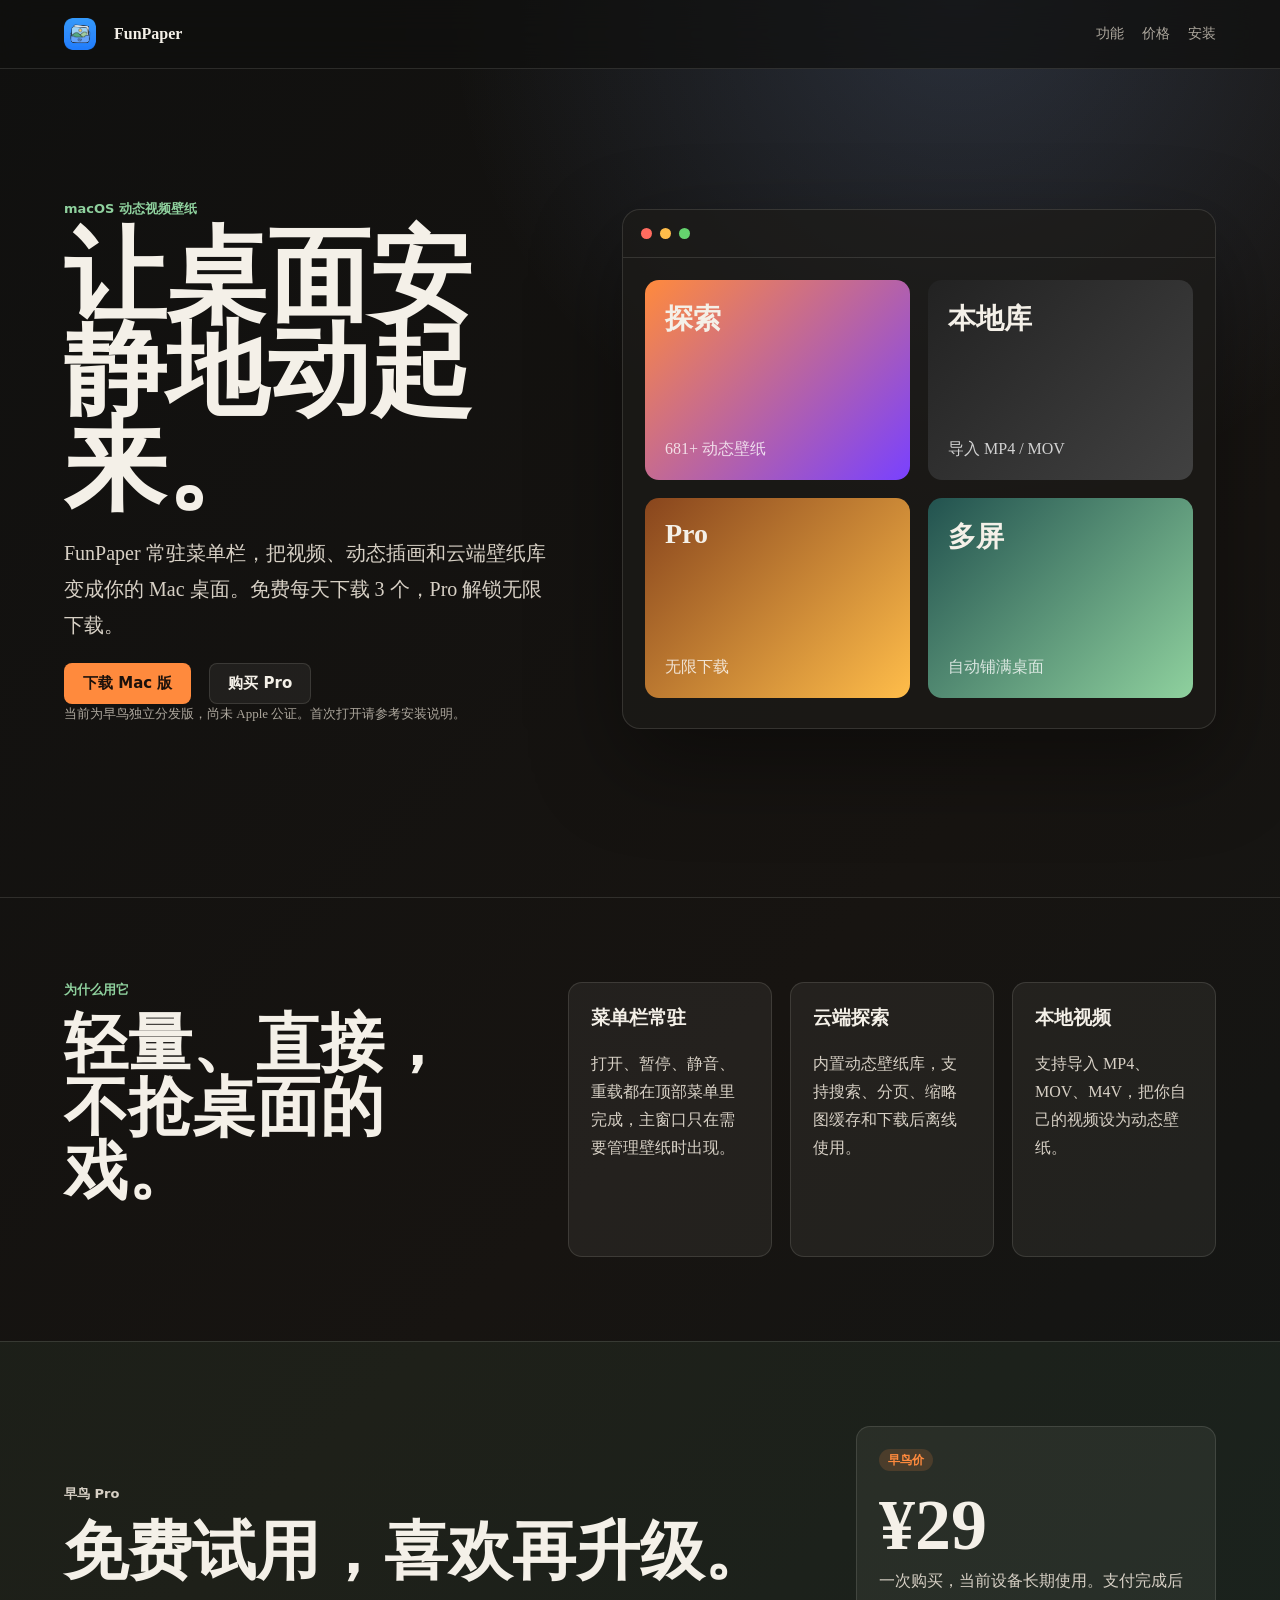
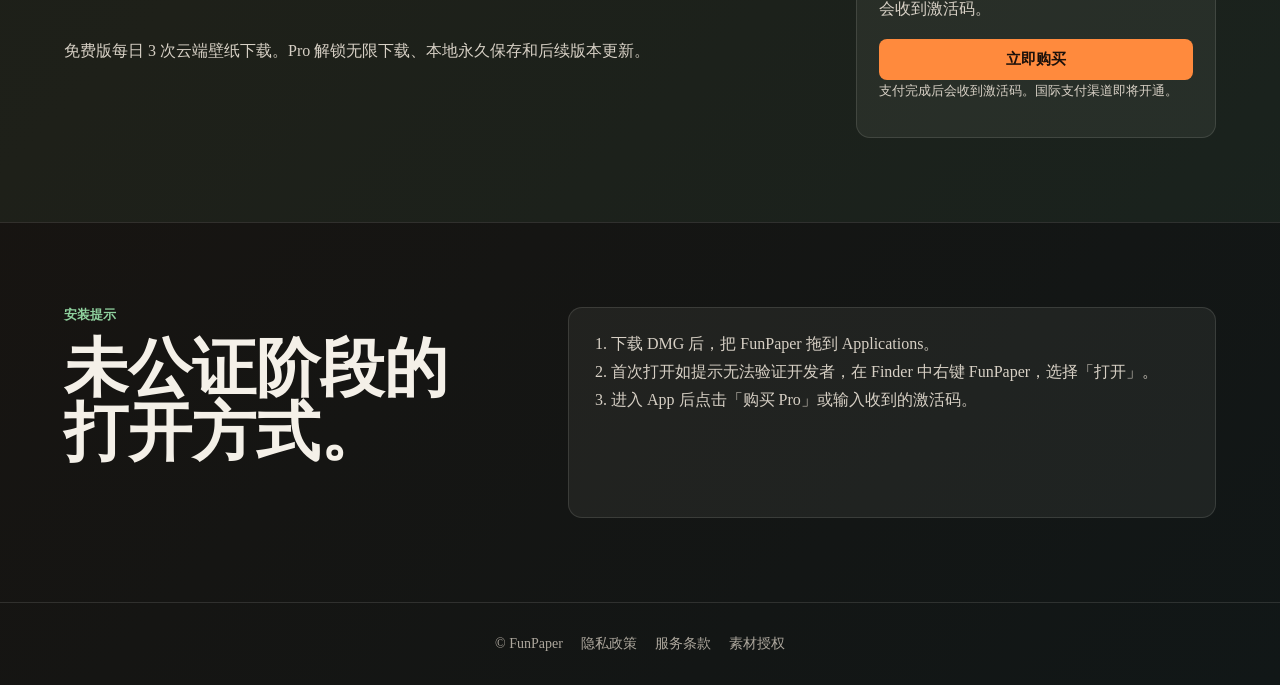
==== index.html @ 004bf5b1 "FunPaper official site Co-authored-by: Cursor <cursoragent@cursor.com>" ====
<!doctype html>
<html lang="zh-CN">
<head>
  <meta charset="utf-8">
  <meta name="viewport" content="width=device-width, initial-scale=1">
  <title>FunPaper - macOS 动态视频壁纸</title>
  <meta name="description" content="FunPaper 是一款 macOS 菜单栏动态视频壁纸应用，支持云端壁纸库、本地视频、多屏播放和 Pro 无限下载。">
  <link rel="stylesheet" href="./styles.css">
</head>
<body>
  <header class="site-header">
    <a class="brand" href="#top" aria-label="FunPaper">
      <img src="./assets/logo.png" alt="" class="brand-icon">
      <span>FunPaper</span>
    </a>
    <nav>
      <a href="#features">功能</a>
      <a href="#buy">价格</a>
      <a href="#install">安装</a>
    </nav>
  </header>

  <main id="top">
    <section class="hero">
      <div class="hero-copy">
        <p class="eyebrow">macOS 动态视频壁纸</p>
        <h1>让桌面安静地动起来。</h1>
        <p class="lead">FunPaper 常驻菜单栏，把视频、动态插画和云端壁纸库变成你的 Mac 桌面。免费每天下载 3 个，Pro 解锁无限下载。</p>
        <div class="hero-actions">
          <a class="button primary" href="./download/FunPaper.dmg">下载 Mac 版</a>
          <a class="button ghost" href="#buy">购买 Pro</a>
        </div>
        <p class="note">当前为早鸟独立分发版，尚未 Apple 公证。首次打开请参考安装说明。</p>
      </div>
      <div class="app-preview" aria-label="FunPaper 应用预览">
        <div class="window-bar"><span></span><span></span><span></span></div>
        <div class="preview-grid">
          <div class="preview-card vivid"><strong>探索</strong><span>681+ 动态壁纸</span></div>
          <div class="preview-card dark"><strong>本地库</strong><span>导入 MP4 / MOV</span></div>
          <div class="preview-card warm"><strong>Pro</strong><span>无限下载</span></div>
          <div class="preview-card calm"><strong>多屏</strong><span>自动铺满桌面</span></div>
        </div>
      </div>
    </section>

    <section id="features" class="section">
      <div>
        <p class="eyebrow">为什么用它</p>
        <h2>轻量、直接，不抢桌面的戏。</h2>
      </div>
      <div class="feature-list">
        <article>
          <h3>菜单栏常驻</h3>
          <p>打开、暂停、静音、重载都在顶部菜单里完成，主窗口只在需要管理壁纸时出现。</p>
        </article>
        <article>
          <h3>云端探索</h3>
          <p>内置动态壁纸库，支持搜索、分页、缩略图缓存和下载后离线使用。</p>
        </article>
        <article>
          <h3>本地视频</h3>
          <p>支持导入 MP4、MOV、M4V，把你自己的视频设为动态壁纸。</p>
        </article>
      </div>
    </section>

    <section id="buy" class="pricing">
      <div class="price-copy">
        <p class="eyebrow">早鸟 Pro</p>
        <h2>免费试用，喜欢再升级。</h2>
        <p>免费版每日 3 次云端壁纸下载。Pro 解锁无限下载、本地永久保存和后续版本更新。</p>
      </div>
      <div class="price-card">
        <span class="badge">早鸟价</span>
        <strong class="price">¥29</strong>
        <p>一次购买，当前设备长期使用。支付完成后会收到激活码。</p>
        <a class="button primary wide" href="https://ifdian.net/a/funpapper">立即购买</a>
        <p class="fine-print">支付完成后会收到激活码。国际支付渠道即将开通。</p>
      </div>
    </section>

    <section id="install" class="section install">
      <div>
        <p class="eyebrow">安装提示</p>
        <h2>未公证阶段的打开方式。</h2>
      </div>
      <ol>
        <li>下载 DMG 后，把 FunPaper 拖到 Applications。</li>
        <li>首次打开如提示无法验证开发者，在 Finder 中右键 FunPaper，选择「打开」。</li>
        <li>进入 App 后点击「购买 Pro」或输入收到的激活码。</li>
      </ol>
    </section>
  </main>

  <footer>
    <span>© FunPaper</span>
    <a href="./privacy.html">隐私政策</a>
    <a href="./terms.html">服务条款</a>
    <a href="./licenses.html">素材授权</a>
  </footer>
</body>
</html>
---- styles.css ----
:root {
  color-scheme: dark;
  --ink: #f4f0e8;
  --muted: #ada79d;
  --bg: #10100f;
  --panel: #1d1b18;
  --line: rgba(244, 240, 232, 0.12);
  --orange: #ff8a3d;
  --green: #8fd19e;
  --blue: #8fb7ff;
}

* { box-sizing: border-box; }
html { scroll-behavior: smooth; }

body {
  margin: 0;
  background:
    radial-gradient(circle at 75% 0%, rgba(143, 183, 255, 0.18), transparent 32rem),
    linear-gradient(135deg, #10100f 0%, #171411 50%, #111717 100%);
  color: var(--ink);
  font-family: ui-serif, "Songti SC", "Noto Serif SC", Georgia, serif;
}

a { color: inherit; text-decoration: none; }

.site-header {
  position: sticky;
  top: 0;
  z-index: 10;
  display: flex;
  align-items: center;
  justify-content: space-between;
  padding: 18px clamp(22px, 5vw, 72px);
  background: rgba(16, 16, 15, 0.72);
  backdrop-filter: blur(18px);
  border-bottom: 1px solid var(--line);
}

.brand, nav, .hero-actions, footer {
  display: flex;
  align-items: center;
  gap: 18px;
}

.brand { font-weight: 800; letter-spacing: 0; }
.brand-icon { width: 32px; height: 32px; border-radius: 8px; }
nav a, footer a, footer span { color: var(--muted); font-size: 14px; }

.hero {
  min-height: calc(100vh - 72px);
  display: grid;
  grid-template-columns: minmax(0, 0.9fr) minmax(360px, 1.1fr);
  gap: clamp(28px, 6vw, 72px);
  align-items: center;
  padding: 58px clamp(22px, 5vw, 72px) 86px;
}

.eyebrow {
  margin: 0 0 14px;
  color: var(--green);
  font: 700 13px/1.2 ui-sans-serif, system-ui, sans-serif;
  letter-spacing: 0;
}

h1, h2, h3, p { margin-top: 0; }

h1 {
  margin-bottom: 22px;
  max-width: 760px;
  font-size: clamp(54px, 8vw, 116px);
  line-height: 0.92;
  letter-spacing: 0;
}

h2 {
  font-size: clamp(34px, 5vw, 64px);
  line-height: 1;
  letter-spacing: 0;
}

.lead {
  max-width: 640px;
  color: #d7d0c5;
  font-size: 20px;
  line-height: 1.8;
}

.button {
  border: 1px solid var(--line);
  border-radius: 8px;
  padding: 12px 18px;
  font: 800 15px/1 ui-sans-serif, system-ui, sans-serif;
}

.button.primary {
  border-color: transparent;
  background: var(--orange);
  color: #1c110b;
}

.button.ghost { background: rgba(244, 240, 232, 0.06); }
.button.wide { display: block; text-align: center; width: 100%; }
.note, .fine-print { color: var(--muted); font-size: 13px; line-height: 1.6; }

.app-preview {
  min-height: 520px;
  border: 1px solid var(--line);
  border-radius: 18px;
  background: rgba(29, 27, 24, 0.72);
  box-shadow: 0 34px 90px rgba(0, 0, 0, 0.38);
  overflow: hidden;
}

.window-bar {
  height: 48px;
  display: flex;
  align-items: center;
  gap: 8px;
  padding-left: 18px;
  border-bottom: 1px solid var(--line);
}

.window-bar span {
  width: 11px;
  height: 11px;
  border-radius: 99px;
  background: var(--muted);
}

.window-bar span:nth-child(1) { background: #ff6b5f; }
.window-bar span:nth-child(2) { background: #ffbd4a; }
.window-bar span:nth-child(3) { background: #65d36e; }

.preview-grid {
  display: grid;
  grid-template-columns: 1fr 1fr;
  gap: 18px;
  padding: 22px;
}

.preview-card {
  min-height: 200px;
  padding: 20px;
  border-radius: 14px;
  display: flex;
  flex-direction: column;
  justify-content: space-between;
  background: #222;
}

.preview-card strong { font-size: 28px; }
.preview-card span { color: rgba(255, 255, 255, 0.78); }
.preview-card.vivid { background: linear-gradient(135deg, #ff8a3d, #7941ff); }
.preview-card.dark { background: linear-gradient(135deg, #222, #414141); }
.preview-card.warm { background: linear-gradient(135deg, #88451d, #ffbd4a); }
.preview-card.calm { background: linear-gradient(135deg, #22524f, #8fd19e); }

.section, .pricing {
  padding: 84px clamp(22px, 5vw, 72px);
  border-top: 1px solid var(--line);
}

.section {
  display: grid;
  grid-template-columns: 0.8fr 1.2fr;
  gap: clamp(28px, 6vw, 72px);
}

.feature-list {
  display: grid;
  grid-template-columns: repeat(3, 1fr);
  gap: 18px;
}

article, .price-card, .install ol {
  background: rgba(244, 240, 232, 0.06);
  border: 1px solid var(--line);
  border-radius: 14px;
  padding: 22px;
}

article p, .price-copy p, .price-card p, li {
  color: #d7d0c5;
  line-height: 1.75;
}

.pricing {
  display: grid;
  grid-template-columns: 1fr 360px;
  gap: clamp(28px, 6vw, 72px);
  align-items: center;
  background: rgba(143, 209, 158, 0.06);
}

.badge {
  display: inline-block;
  padding: 5px 9px;
  border-radius: 999px;
  background: rgba(255, 138, 61, 0.16);
  color: var(--orange);
  font: 800 12px/1 ui-sans-serif, system-ui, sans-serif;
}

.price {
  display: block;
  margin: 18px 0 6px;
  font-size: 72px;
  line-height: 1;
}

.install ol {
  margin: 0;
  padding-left: 42px;
}

footer {
  justify-content: center;
  padding: 32px;
  border-top: 1px solid var(--line);
}

@media (max-width: 860px) {
  nav { display: none; }
  .hero, .section, .pricing {
    grid-template-columns: 1fr;
  }
  .app-preview { min-height: auto; }
  .preview-grid, .feature-list {
    grid-template-columns: 1fr;
  }
  h1 { font-size: 58px; }
}
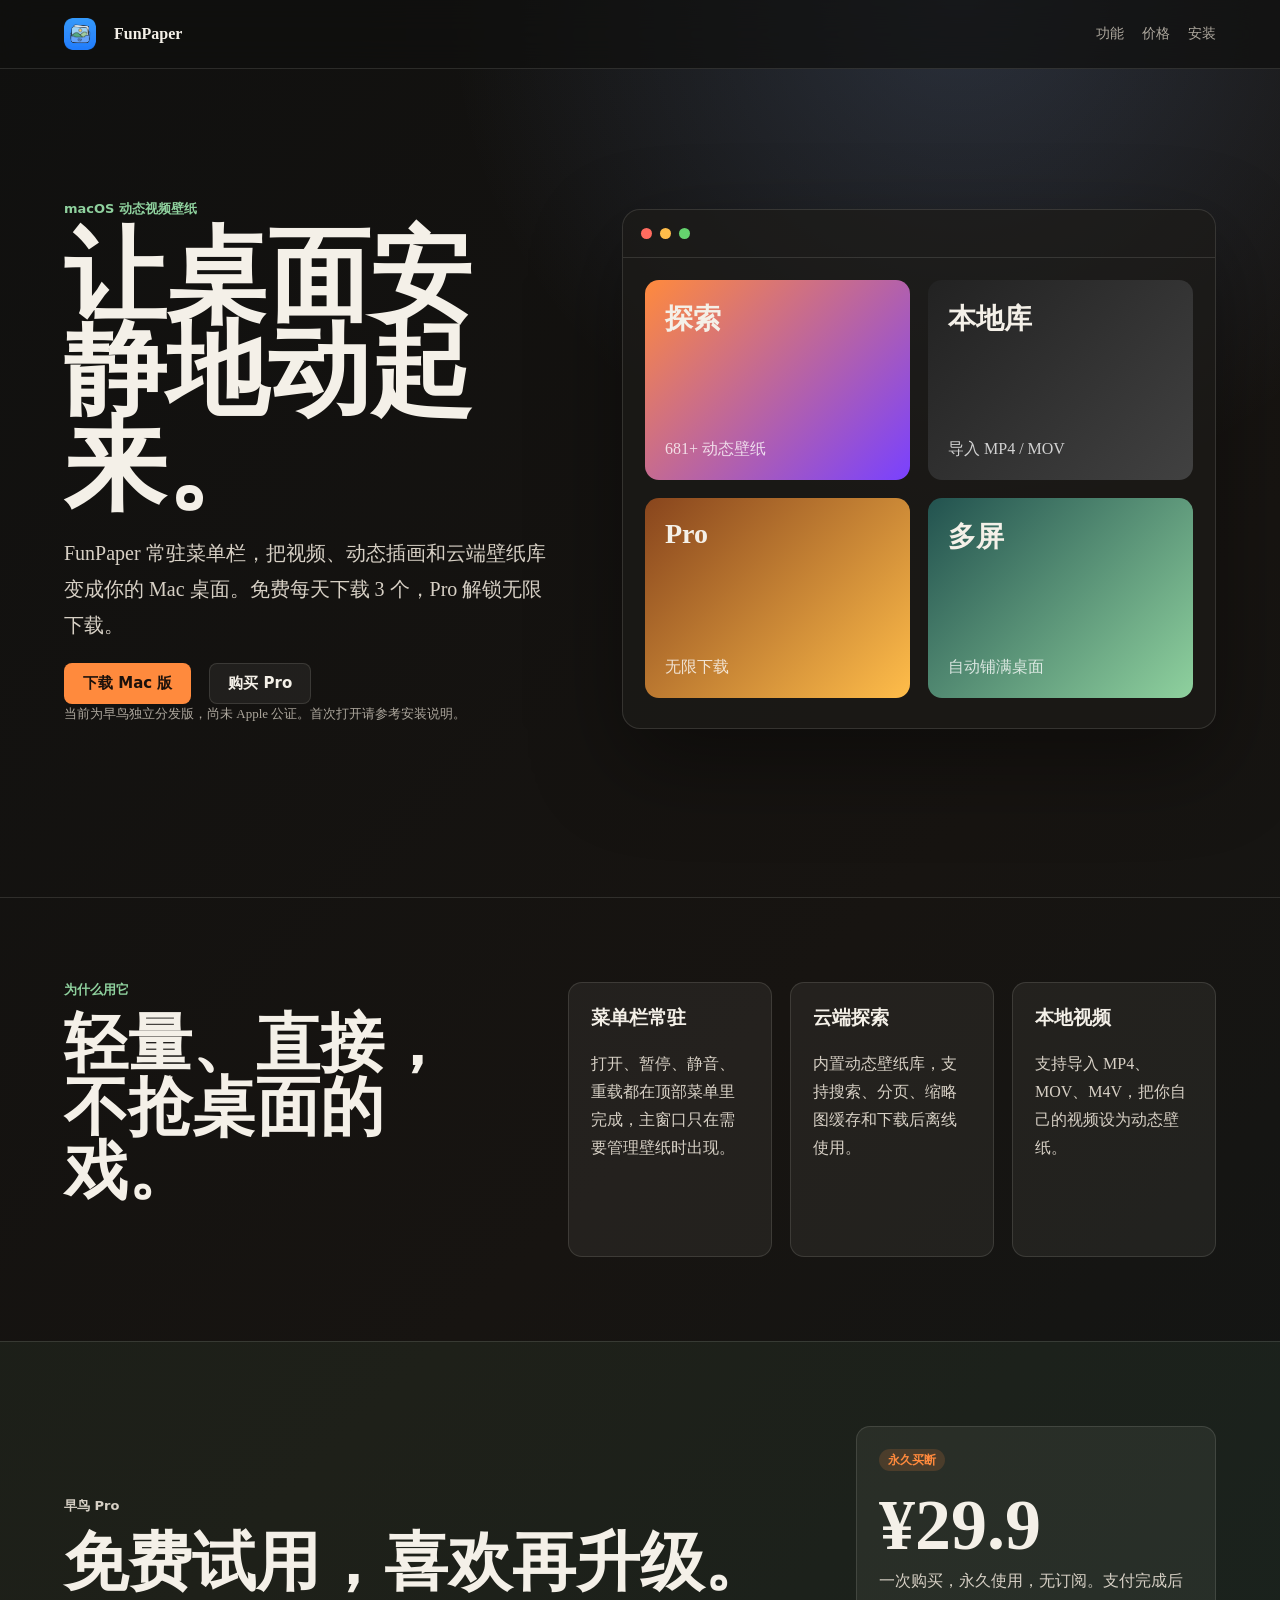
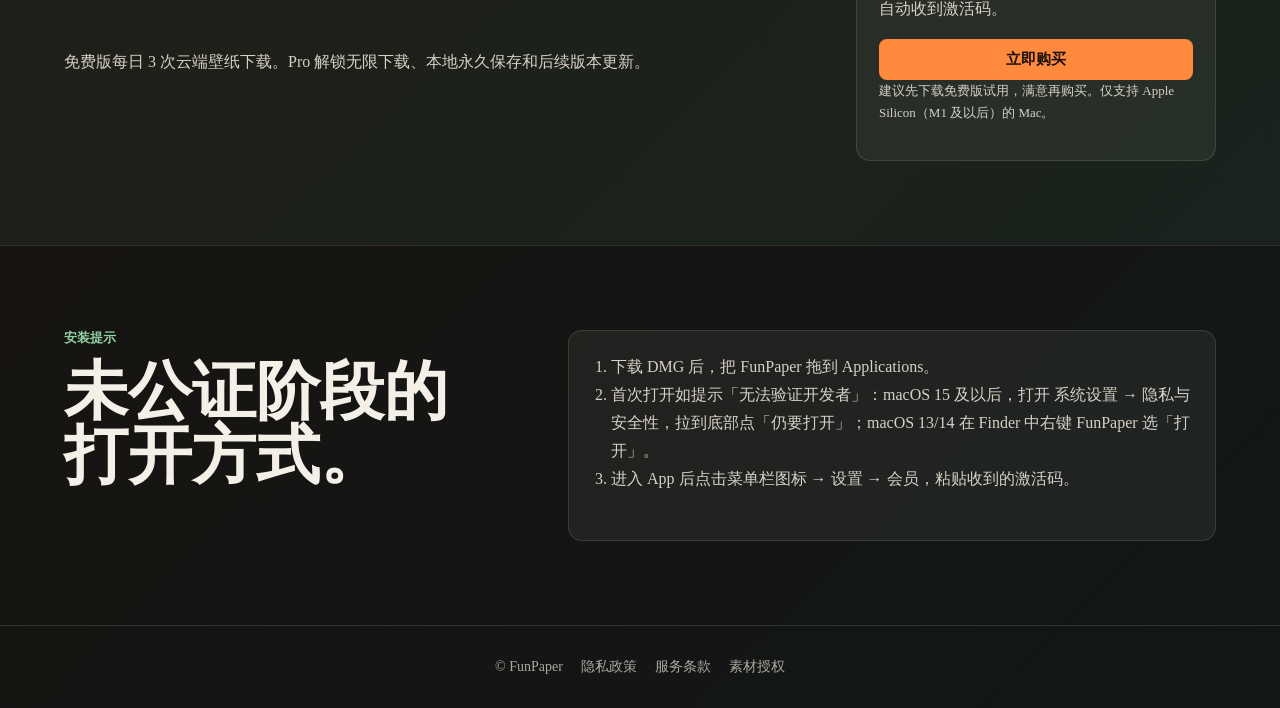
==== commit 2cdec2ad: "Update pricing to 29.9 and install instructions for macOS 15+ Co-authored-by: Cursor <cursoragent@cu" ====
--- a/index.html
+++ b/index.html
@@ -71,11 +71,11 @@
         <p>免费版每日 3 次云端壁纸下载。Pro 解锁无限下载、本地永久保存和后续版本更新。</p>
       </div>
       <div class="price-card">
-        <span class="badge">早鸟价</span>
-        <strong class="price">¥29</strong>
-        <p>一次购买，当前设备长期使用。支付完成后会收到激活码。</p>
+        <span class="badge">永久买断</span>
+        <strong class="price">¥29.9</strong>
+        <p>一次购买，永久使用，无订阅。支付完成后自动收到激活码。</p>
         <a class="button primary wide" href="https://ifdian.net/a/funpapper">立即购买</a>
-        <p class="fine-print">支付完成后会收到激活码。国际支付渠道即将开通。</p>
+        <p class="fine-print">建议先下载免费版试用，满意再购买。仅支持 Apple Silicon（M1 及以后）的 Mac。</p>
       </div>
     </section>
 
@@ -86,8 +86,8 @@
       </div>
       <ol>
         <li>下载 DMG 后，把 FunPaper 拖到 Applications。</li>
-        <li>首次打开如提示无法验证开发者，在 Finder 中右键 FunPaper，选择「打开」。</li>
-        <li>进入 App 后点击「购买 Pro」或输入收到的激活码。</li>
+        <li>首次打开如提示「无法验证开发者」：macOS 15 及以后，打开 系统设置 → 隐私与安全性，拉到底部点「仍要打开」；macOS 13/14 在 Finder 中右键 FunPaper 选「打开」。</li>
+        <li>进入 App 后点击菜单栏图标 → 设置 → 会员，粘贴收到的激活码。</li>
       </ol>
     </section>
   </main>
